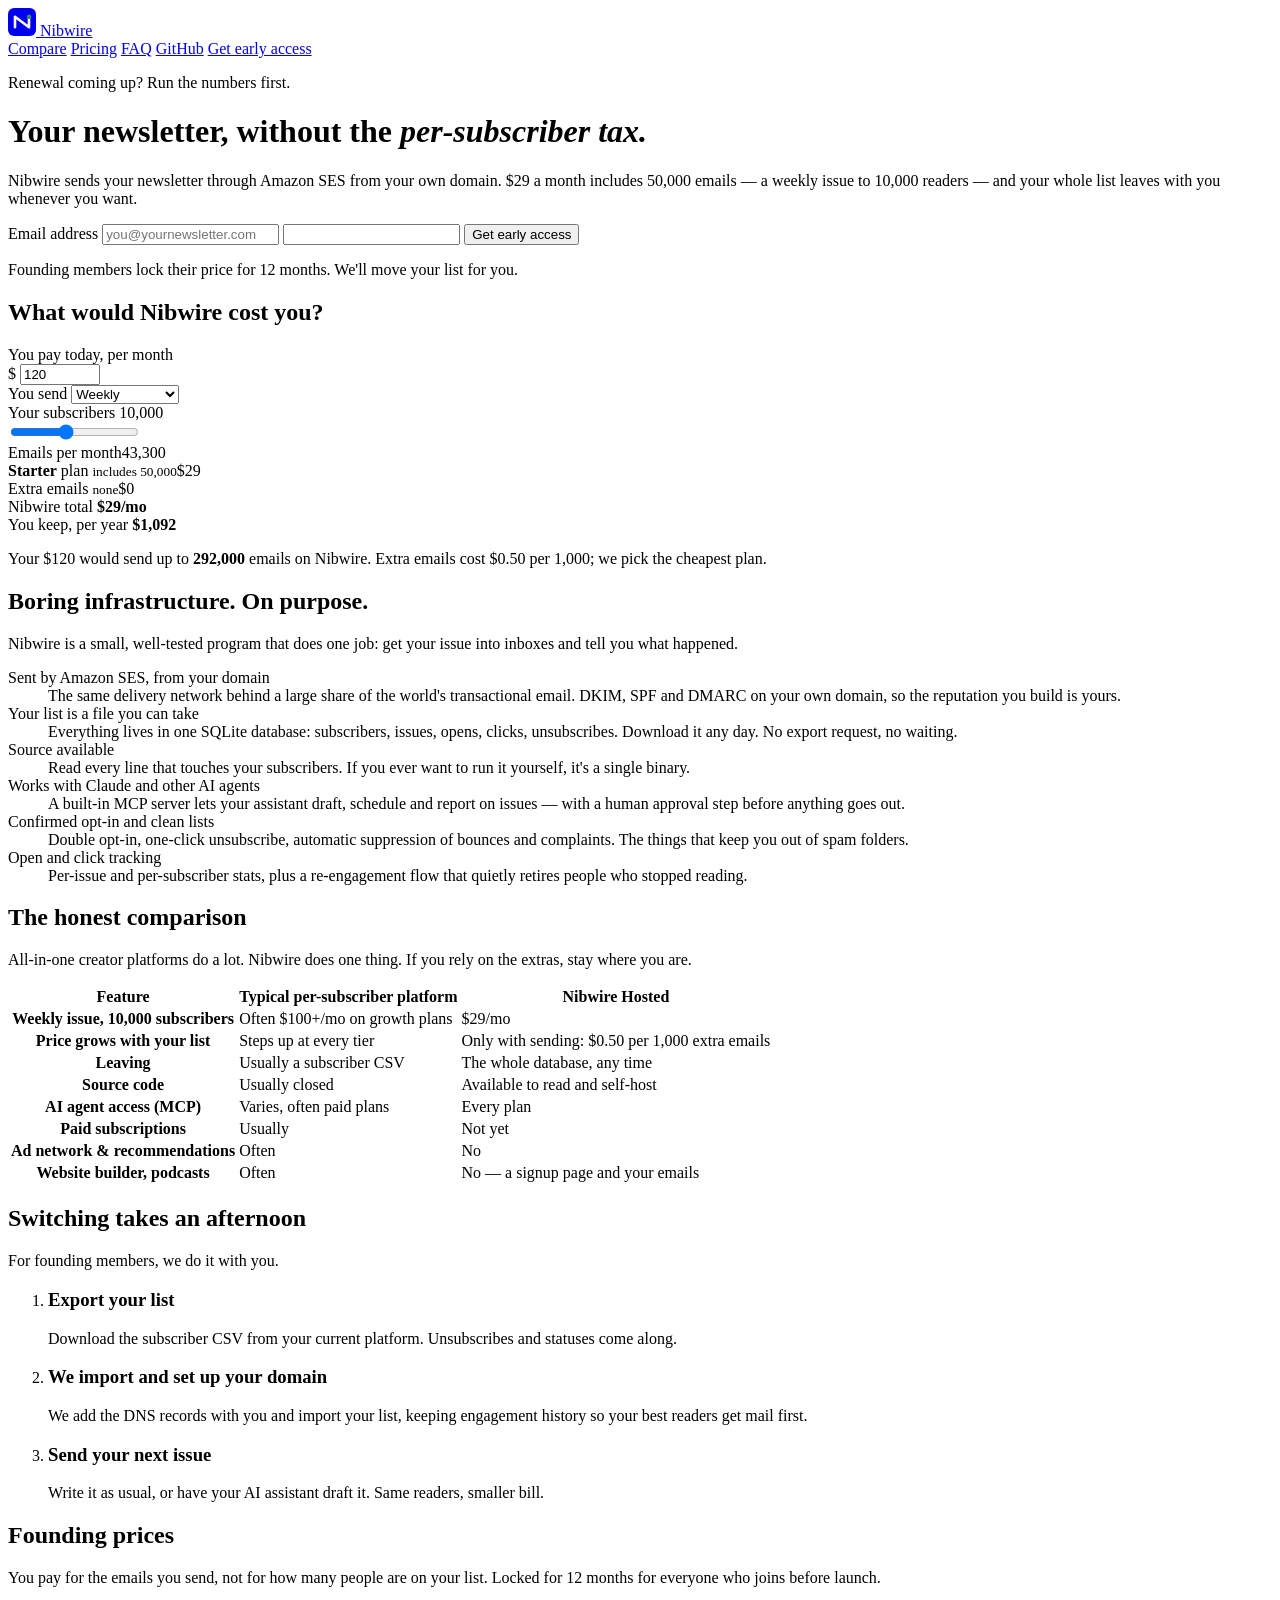
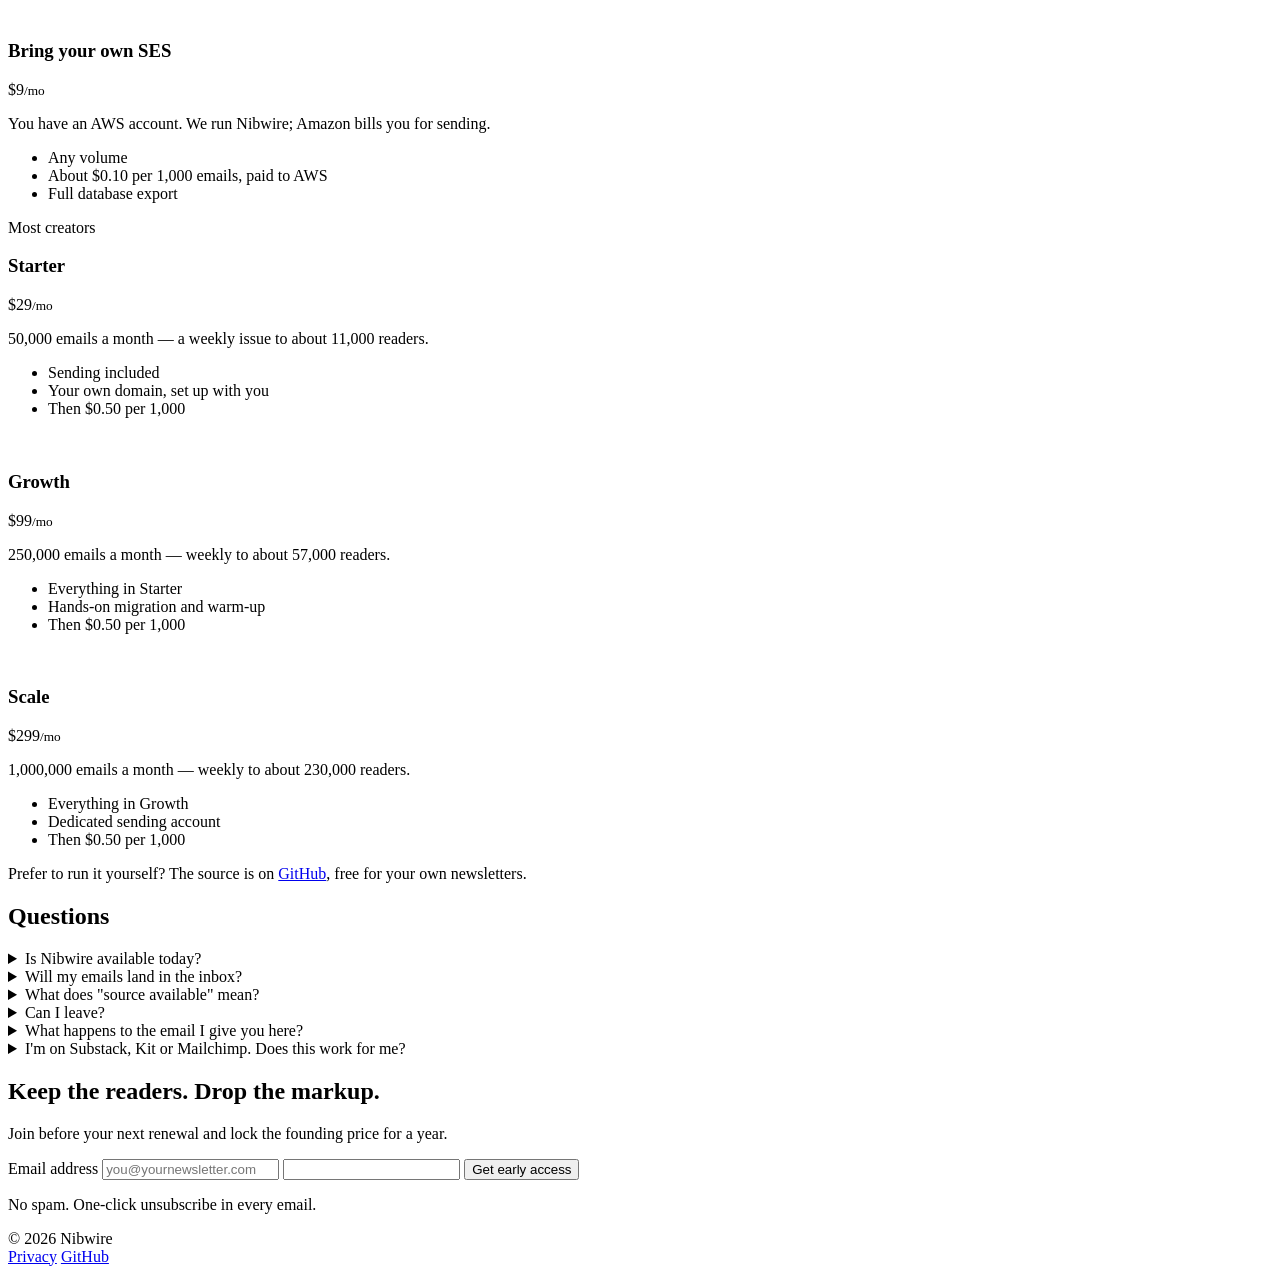
==== site/index.html @ c0ea4e6c "feat(site): nibwire.com landing page, cost calculator and waitlist A static landing page for the ear" ====
<!doctype html>
<html lang="en">
<head>
<meta charset="utf-8">
<meta name="viewport" content="width=device-width, initial-scale=1">
<title>Nibwire — Your newsletter, without the per-subscriber tax</title>
<meta name="description" content="Nibwire sends your newsletter through Amazon SES for a $29/mo including 50,000 emails. Source available, export anytime.">
<link rel="canonical" href="https://nibwire.com/">
<link rel="icon" href="/favicon.svg" type="image/svg+xml">
<meta property="og:title" content="Your newsletter, without the per-subscriber tax">
<meta property="og:description" content="See how far your newsletter budget goes on Nibwire.">
<meta property="og:url" content="https://nibwire.com/">
<meta property="og:type" content="website">
<meta name="twitter:card" content="summary">
<link rel="preconnect" href="https://fonts.googleapis.com">
<link rel="preconnect" href="https://fonts.gstatic.com" crossorigin>
<link href="https://fonts.googleapis.com/css2?family=Bricolage+Grotesque:opsz,wght@12..96,600..800&family=Public+Sans:wght@400;500;600;700&display=swap" rel="stylesheet">
<link rel="stylesheet" href="/styles.css?v=1791798100">
</head>
<body>

<header class="wrap top">
  <a class="brand" href="/" aria-label="Nibwire home">
    <svg width="28" height="28" viewBox="0 0 32 32" aria-hidden="true"><rect width="32" height="32" rx="7" fill="currentColor"/><path d="M8 22V10l16 12V10" fill="none" stroke="#f9f6ef" stroke-width="3" stroke-linecap="round" stroke-linejoin="round"/><circle cx="24" cy="10" r="2.6" fill="#2f8f5b"/></svg>
    Nibwire
  </a>
  <nav aria-label="Main">
    <a href="#compare">Compare</a>
    <a href="#pricing">Pricing</a>
    <a href="#faq">FAQ</a>
    <a href="https://github.com/dayuer/nibwire">GitHub</a>
    <a class="btn btn-sm" href="#join">Get early access</a>
  </nav>
</header>

<main>

<div class="wrap hero">
  <div>
    <p class="kicker rise">Renewal coming up? Run the numbers first.</p>
    <h1 class="rise rise-2">Your newsletter, without the <em>per&#8209;subscriber tax.</em></h1>
    <p class="lede rise rise-3">Nibwire sends your newsletter through Amazon SES from your own domain. $29 a month includes 50,000 emails — a weekly issue to 10,000 readers — and your whole list leaves with you whenever you want.</p>
    <div class="rise rise-4">
      <form class="signup" method="post" action="/subscribe/waitlist">
        <label class="sr-only" for="email-top">Email address</label>
        <input id="email-top" name="email" type="email" required autocomplete="email" placeholder="you@yournewsletter.com">
        <input class="honeypot" type="text" name="website" tabindex="-1" autocomplete="off" aria-hidden="true">
        <button class="btn btn-money" type="submit">Get early access</button>
      </form>
      <p class="fine">Founding members lock their price for 12 months. We'll move your list for you.</p>
    </div>
  </div>

  <form id="calc" class="calc rise rise-3" aria-labelledby="calc-title">
    <h2 id="calc-title">What would Nibwire cost you?</h2>

    <div class="calc-inputs">
      <div>
        <label class="mini-label" for="spend">You pay today, per month</label>
        <div class="money-input">
          <span aria-hidden="true">$</span>
          <input id="spend" type="number" inputmode="decimal" min="0" max="100000" step="1" value="120">
        </div>
      </div>
      <div>
        <label class="mini-label" for="freq">You send</label>
        <select id="freq" class="select">
          <option value="1">Monthly</option>
          <option value="2">Twice a month</option>
          <option value="4.33" selected>Weekly</option>
          <option value="8.66">Twice a week</option>
          <option value="22">Daily</option>
        </select>
      </div>
    </div>

    <div class="field">
      <div class="field-label">
        <label for="subs">Your subscribers</label>
        <output id="subs-out" class="num" for="subs">10,000</output>
      </div>
      <input id="subs" type="range" min="0" max="7" step="1" value="3">
    </div>

    <div class="quote" aria-live="polite">
      <div class="q-row"><span>Emails per month</span><span class="num" id="need-out">43,300</span></div>
      <div class="q-row"><span><b id="plan-name">Starter</b> plan <small id="plan-incl">includes 50,000</small></span><span class="num" id="plan-base">$29</span></div>
      <div class="q-row"><span>Extra emails <small id="over-note">none</small></span><span class="num" id="over-cost">$0</span></div>
    </div>

    <div class="calc-foot">
      <div class="total">
        <span>Nibwire total</span>
        <strong id="total-out" class="num">$29/mo</strong>
      </div>
      <div class="save" id="save">
        <span id="save-label">You keep, per year</span>
        <strong id="save-amt" class="num">$1,092</strong>
      </div>
    </div>
    <p class="calc-note">Your <span id="spend-echo" class="num">$120</span> would send up to <strong id="budget-out" class="num">292,000</strong> emails on Nibwire. Extra emails cost $0.50 per 1,000; we pick the cheapest plan.</p>
  </form>
</div>

<section class="band" aria-labelledby="hood">
  <div class="wrap">
    <div class="section-head">
      <h2 id="hood">Boring infrastructure. On purpose.</h2>
      <p>Nibwire is a small, well-tested program that does one job: get your issue into inboxes and tell you what happened.</p>
    </div>
    <dl class="spec">
      <div><dt>Sent by Amazon SES, from your domain</dt><dd>The same delivery network behind a large share of the world's transactional email. DKIM, SPF and DMARC on your own domain, so the reputation you build is yours.</dd></div>
      <div><dt>Your list is a file you can take</dt><dd>Everything lives in one SQLite database: subscribers, issues, opens, clicks, unsubscribes. Download it any day. No export request, no waiting.</dd></div>
      <div><dt>Source available</dt><dd>Read every line that touches your subscribers. If you ever want to run it yourself, it's a single binary.</dd></div>
      <div><dt>Works with Claude and other AI agents</dt><dd>A built-in MCP server lets your assistant draft, schedule and report on issues — with a human approval step before anything goes out.</dd></div>
      <div><dt>Confirmed opt-in and clean lists</dt><dd>Double opt-in, one-click unsubscribe, automatic suppression of bounces and complaints. The things that keep you out of spam folders.</dd></div>
      <div><dt>Open and click tracking</dt><dd>Per-issue and per-subscriber stats, plus a re-engagement flow that quietly retires people who stopped reading.</dd></div>
    </dl>
  </div>
</section>

<section id="compare" aria-labelledby="compare-title">
  <div class="wrap">
    <div class="section-head">
      <h2 id="compare-title">The honest comparison</h2>
      <p>All-in-one creator platforms do a lot. Nibwire does one thing. If you rely on the extras, stay where you are.</p>
    </div>
    <div style="overflow-x:auto">
    <table class="compare">
      <thead><tr><th scope="col"><span class="sr-only">Feature</span></th><th scope="col">Typical per-subscriber platform</th><th scope="col">Nibwire Hosted</th></tr></thead>
      <tbody>
        <tr><th scope="row">Weekly issue, 10,000 subscribers</th><td>Often $100+/mo on growth plans</td><td class="num win">$29/mo</td></tr>
        <tr><th scope="row">Price grows with your list</th><td>Steps up at every tier</td><td class="win">Only with sending: $0.50 per 1,000 extra emails</td></tr>
        <tr><th scope="row">Leaving</th><td>Usually a subscriber CSV</td><td class="win">The whole database, any time</td></tr>
        <tr><th scope="row">Source code</th><td class="no">Usually closed</td><td class="win">Available to read and self-host</td></tr>
        <tr><th scope="row">AI agent access (MCP)</th><td>Varies, often paid plans</td><td class="win">Every plan</td></tr>
        <tr><th scope="row">Paid subscriptions</th><td>Usually</td><td class="no">Not yet</td></tr>
        <tr><th scope="row">Ad network &amp; recommendations</th><td>Often</td><td class="no">No</td></tr>
        <tr><th scope="row">Website builder, podcasts</th><td>Often</td><td class="no">No — a signup page and your emails</td></tr>
      </tbody>
    </table>
    </div>
  </div>
</section>

<section class="band" aria-labelledby="move">
  <div class="wrap">
    <div class="section-head">
      <h2 id="move">Switching takes an afternoon</h2>
      <p>For founding members, we do it with you.</p>
    </div>
    <ol class="steps">
      <li><h3>Export your list</h3><p>Download the subscriber CSV from your current platform. Unsubscribes and statuses come along.</p></li>
      <li><h3>We import and set up your domain</h3><p>We add the DNS records with you and import your list, keeping engagement history so your best readers get mail first.</p></li>
      <li><h3>Send your next issue</h3><p>Write it as usual, or have your AI assistant draft it. Same readers, smaller bill.</p></li>
    </ol>
  </div>
</section>

<section id="pricing" aria-labelledby="pricing-title">
  <div class="wrap">
    <div class="section-head">
      <h2 id="pricing-title">Founding prices</h2>
      <p>You pay for the emails you send, not for how many people are on your list. Locked for 12 months for everyone who joins before launch.</p>
    </div>
    <div class="plans plans-4">
      <div class="plan">
        <p class="tag">&nbsp;</p>
        <h3>Bring your own SES</h3>
        <p class="price num">$9<small>/mo</small></p>
        <p class="for">You have an AWS account. We run Nibwire; Amazon bills you for sending.</p>
        <ul><li>Any volume</li><li>About $0.10 per 1,000 emails, paid to AWS</li><li>Full database export</li></ul>
      </div>
      <div class="plan feature">
        <p class="tag">Most creators</p>
        <h3>Starter</h3>
        <p class="price num">$29<small>/mo</small></p>
        <p class="for">50,000 emails a month — a weekly issue to about 11,000 readers.</p>
        <ul><li>Sending included</li><li>Your own domain, set up with you</li><li>Then $0.50 per 1,000</li></ul>
      </div>
      <div class="plan">
        <p class="tag">&nbsp;</p>
        <h3>Growth</h3>
        <p class="price num">$99<small>/mo</small></p>
        <p class="for">250,000 emails a month — weekly to about 57,000 readers.</p>
        <ul><li>Everything in Starter</li><li>Hands-on migration and warm-up</li><li>Then $0.50 per 1,000</li></ul>
      </div>
      <div class="plan">
        <p class="tag">&nbsp;</p>
        <h3>Scale</h3>
        <p class="price num">$299<small>/mo</small></p>
        <p class="for">1,000,000 emails a month — weekly to about 230,000 readers.</p>
        <ul><li>Everything in Growth</li><li>Dedicated sending account</li><li>Then $0.50 per 1,000</li></ul>
      </div>
    </div>
    <p class="plans-note">Prefer to run it yourself? The source is on <a href="https://github.com/dayuer/nibwire">GitHub</a>, free for your own newsletters.</p>
  </div>
</section>

<section id="faq" class="band" aria-labelledby="faq-title">
  <div class="wrap">
    <div class="section-head"><h2 id="faq-title">Questions</h2></div>
    <div class="faq">
      <details><summary>Is Nibwire available today?</summary><p>The software runs today and the source is public. The hosted service opens to the early-access list first, in small batches, so every migration gets attention. Join and we'll email you when your spot opens.</p></details>
      <details><summary>Will my emails land in the inbox?</summary><p>Deliverability comes from your domain's authentication and your list's health more than from the platform. Nibwire sends through Amazon SES, signs mail with your domain, and suppresses bounces and complaints automatically. When you move, we warm your domain up by sending to your most engaged readers first.</p></details>
      <details><summary>What does "source available" mean?</summary><p>The code is public under the Business Source License 1.1. You can read it, change it, and run it for your own newsletters for free. What you can't do is resell it as a hosted service. Each release converts to the AGPLv3 after four years.</p></details>
      <details><summary>Can I leave?</summary><p>Yes, and it's easy. Your data is one SQLite file you can download any time, and you can run that same file on your own server with the open binary.</p></details>
      <details><summary>What happens to the email I give you here?</summary><p>We use it to tell you about early access and nothing else. It's stored on Nibwire itself — this waitlist runs on the product. Every email has a one-click unsubscribe.</p></details>
      <details><summary>I'm on Substack, Kit or Mailchimp. Does this work for me?</summary><p>If you can export a CSV of subscribers, yes. Nibwire doesn't do paid subscriptions yet, so if most of your revenue is paid subs, wait for that.</p></details>
    </div>
  </div>
</section>

<section id="join" class="closing" aria-labelledby="join-title">
  <div class="wrap">
    <div class="closing-inner">
      <div>
        <h2 id="join-title">Keep the readers. Drop the markup.</h2>
        <p>Join before your next renewal and lock the founding price for a year.</p>
      </div>
      <div>
        <form class="signup" method="post" action="/subscribe/waitlist">
          <label class="sr-only" for="email-bottom">Email address</label>
          <input id="email-bottom" name="email" type="email" required autocomplete="email" placeholder="you@yournewsletter.com">
          <input class="honeypot" type="text" name="website" tabindex="-1" autocomplete="off" aria-hidden="true">
          <button class="btn btn-money" type="submit">Get early access</button>
        </form>
        <p class="fine">No spam. One-click unsubscribe in every email.</p>
      </div>
    </div>
  </div>
</section>

</main>

<footer>
  <div class="wrap">
    <span>© 2026 Nibwire</span>
    <nav aria-label="Footer">
      <a href="/privacy.html">Privacy</a>
      <a href="https://github.com/dayuer/nibwire">GitHub</a>
    </nav>
  </div>
</footer>

<script src="/calc.js?v=1791798100" defer></script>
</body>
</html>
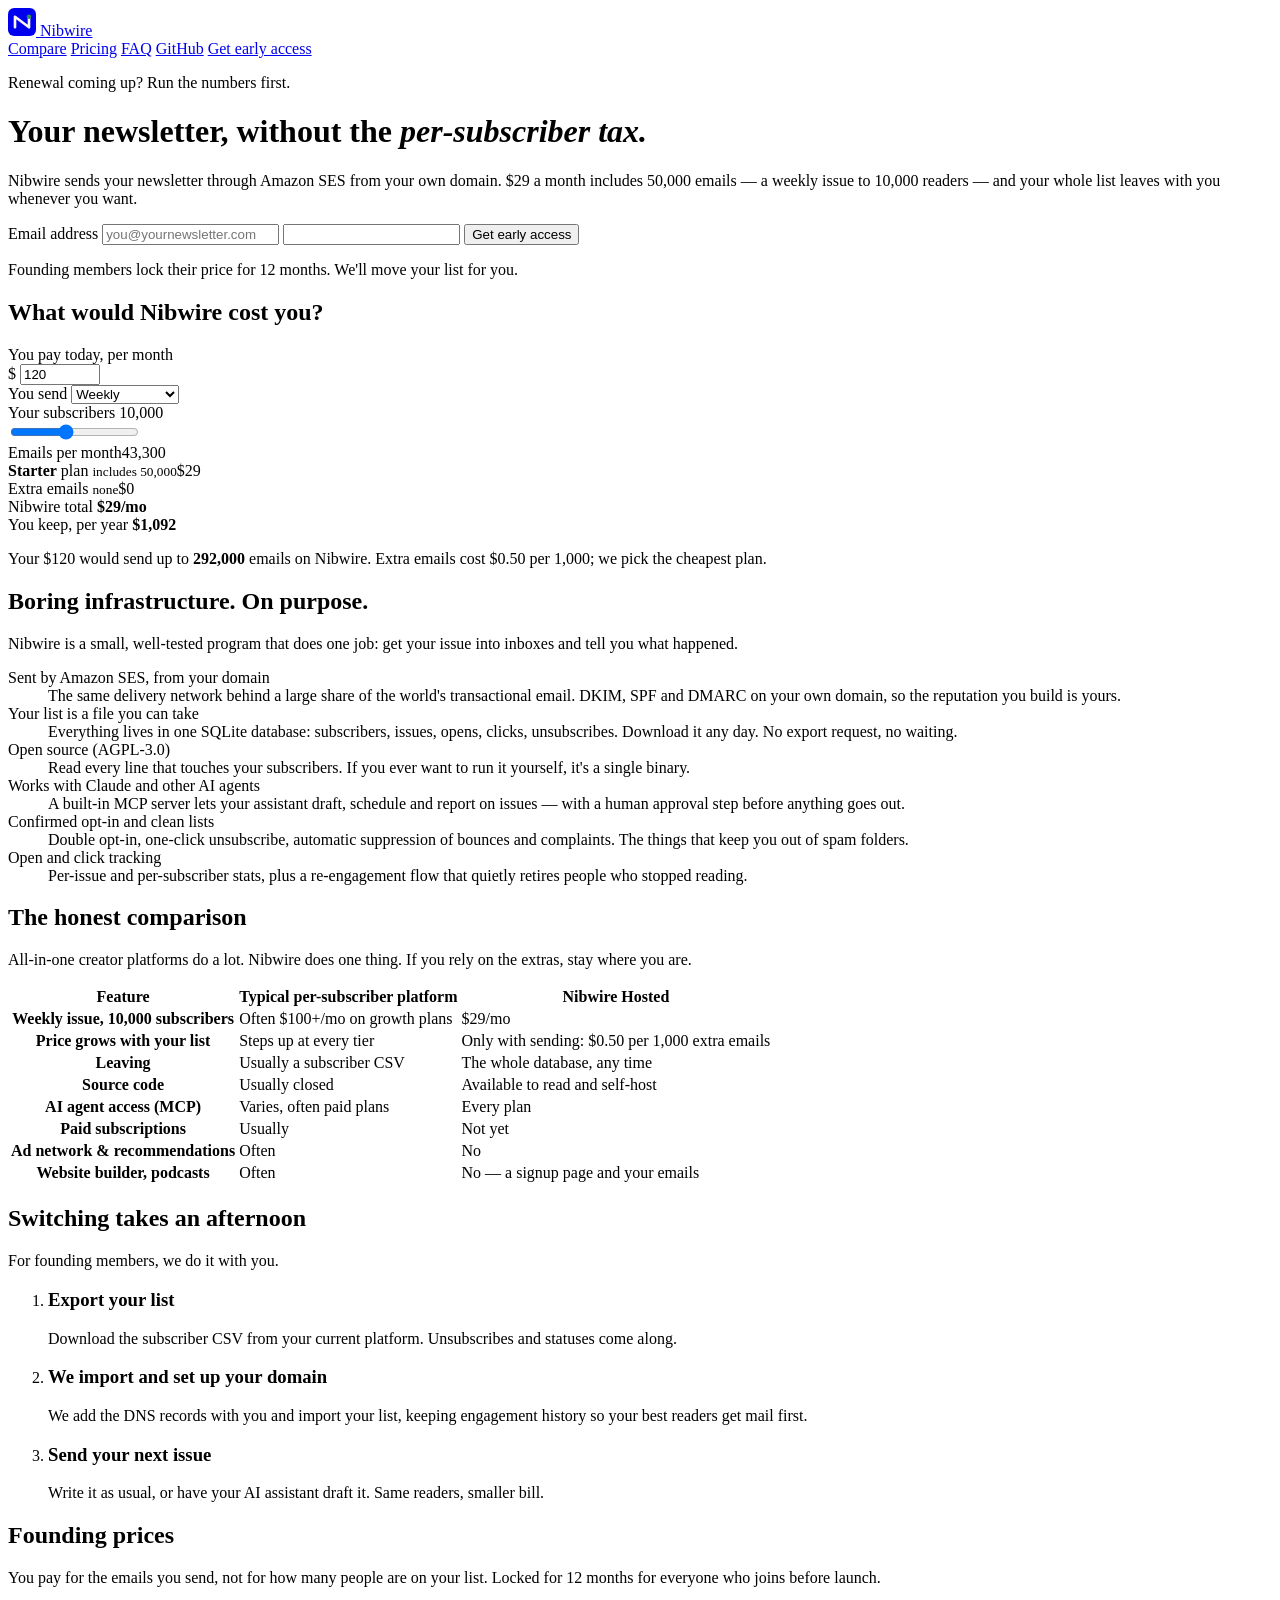
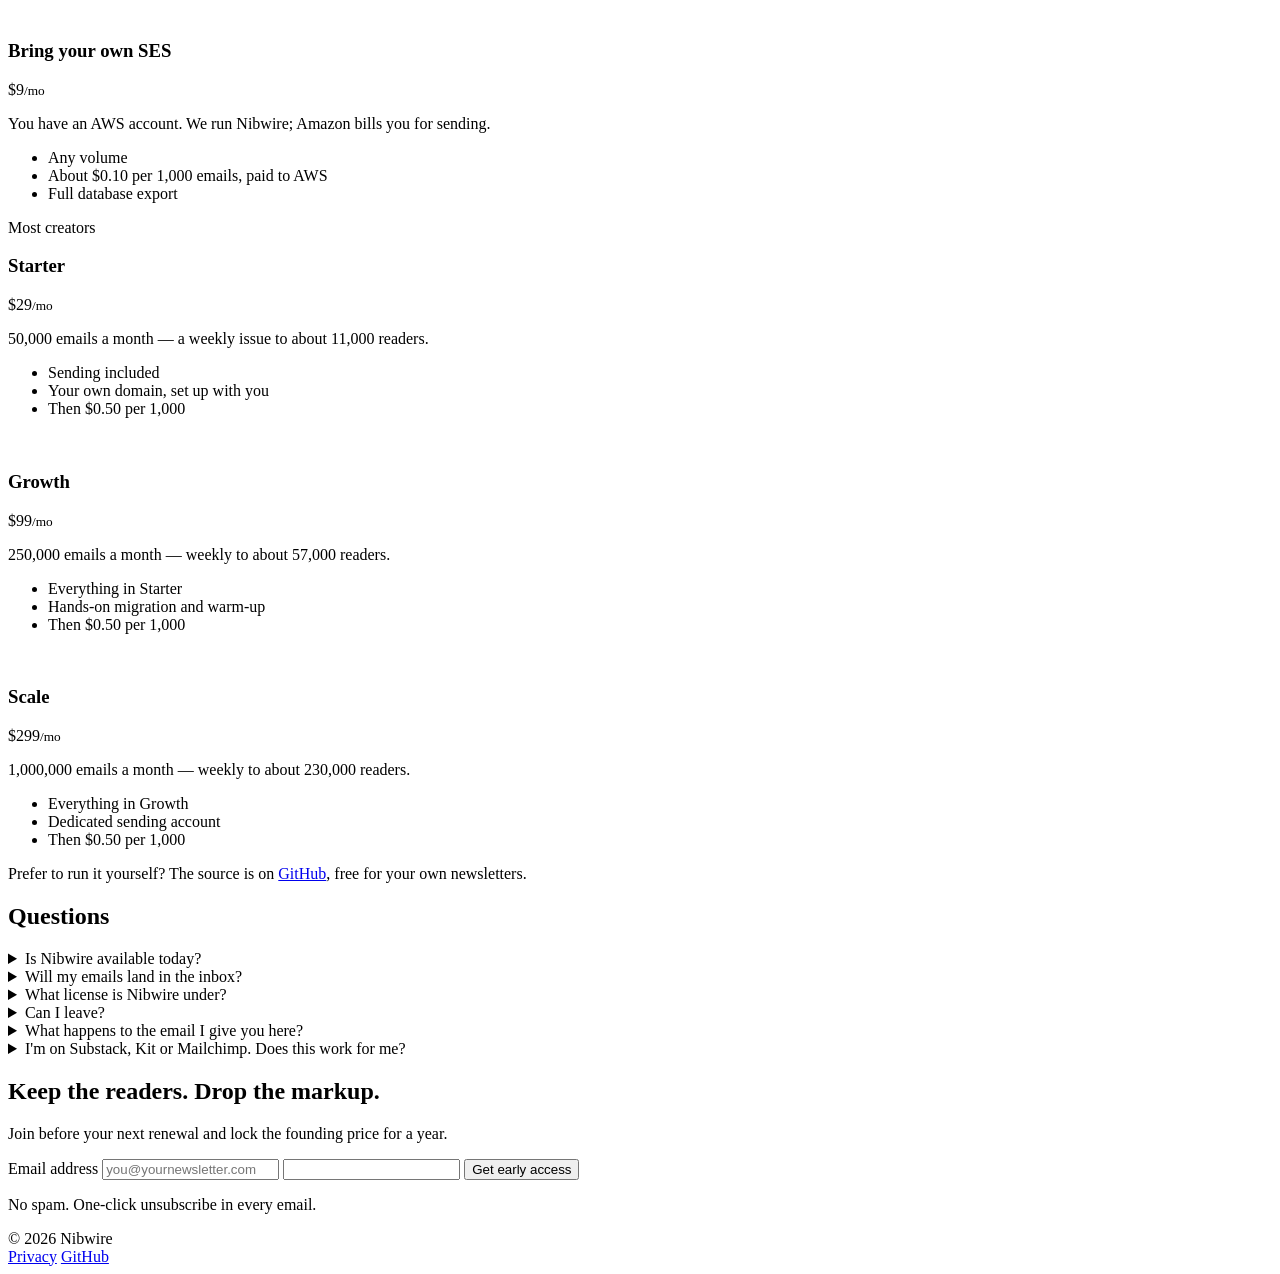
==== commit 7d0584b8: "fix(site): state the AGPL-3.0 license, not BSL / source-available Fixes #65" ====
--- a/site/index.html
+++ b/site/index.html
@@ -4,7 +4,7 @@
 <meta charset="utf-8">
 <meta name="viewport" content="width=device-width, initial-scale=1">
 <title>Nibwire — Your newsletter, without the per-subscriber tax</title>
-<meta name="description" content="Nibwire sends your newsletter through Amazon SES for a $29/mo including 50,000 emails. Source available, export anytime.">
+<meta name="description" content="Nibwire sends your newsletter through Amazon SES for a $29/mo including 50,000 emails. Open source under the AGPL, export anytime.">
 <link rel="canonical" href="https://nibwire.com/">
 <link rel="icon" href="/favicon.svg" type="image/svg+xml">
 <meta property="og:title" content="Your newsletter, without the per-subscriber tax">
@@ -111,7 +111,7 @@
     <dl class="spec">
       <div><dt>Sent by Amazon SES, from your domain</dt><dd>The same delivery network behind a large share of the world's transactional email. DKIM, SPF and DMARC on your own domain, so the reputation you build is yours.</dd></div>
       <div><dt>Your list is a file you can take</dt><dd>Everything lives in one SQLite database: subscribers, issues, opens, clicks, unsubscribes. Download it any day. No export request, no waiting.</dd></div>
-      <div><dt>Source available</dt><dd>Read every line that touches your subscribers. If you ever want to run it yourself, it's a single binary.</dd></div>
+      <div><dt>Open source (AGPL-3.0)</dt><dd>Read every line that touches your subscribers. If you ever want to run it yourself, it's a single binary.</dd></div>
       <div><dt>Works with Claude and other AI agents</dt><dd>A built-in MCP server lets your assistant draft, schedule and report on issues — with a human approval step before anything goes out.</dd></div>
       <div><dt>Confirmed opt-in and clean lists</dt><dd>Double opt-in, one-click unsubscribe, automatic suppression of bounces and complaints. The things that keep you out of spam folders.</dd></div>
       <div><dt>Open and click tracking</dt><dd>Per-issue and per-subscriber stats, plus a re-engagement flow that quietly retires people who stopped reading.</dd></div>
@@ -203,7 +203,7 @@
     <div class="faq">
       <details><summary>Is Nibwire available today?</summary><p>The software runs today and the source is public. The hosted service opens to the early-access list first, in small batches, so every migration gets attention. Join and we'll email you when your spot opens.</p></details>
       <details><summary>Will my emails land in the inbox?</summary><p>Deliverability comes from your domain's authentication and your list's health more than from the platform. Nibwire sends through Amazon SES, signs mail with your domain, and suppresses bounces and complaints automatically. When you move, we warm your domain up by sending to your most engaged readers first.</p></details>
-      <details><summary>What does "source available" mean?</summary><p>The code is public under the Business Source License 1.1. You can read it, change it, and run it for your own newsletters for free. What you can't do is resell it as a hosted service. Each release converts to the AGPLv3 after four years.</p></details>
+      <details><summary>What license is Nibwire under?</summary><p>Nibwire is free software under the <a href="https://github.com/dayuer/nibwire/blob/main/LICENSE">GNU AGPL-3.0-only</a>. Running it for your own newsletters, including commercially, is free. A <a href="https://github.com/dayuer/nibwire/blob/main/COMMERCIAL-LICENSE.md">commercial license</a> is available if you want to offer a modified version as a service without publishing your changes, or embed Nibwire in closed-source software.</p></details>
       <details><summary>Can I leave?</summary><p>Yes, and it's easy. Your data is one SQLite file you can download any time, and you can run that same file on your own server with the open binary.</p></details>
       <details><summary>What happens to the email I give you here?</summary><p>We use it to tell you about early access and nothing else. It's stored on Nibwire itself — this waitlist runs on the product. Every email has a one-click unsubscribe.</p></details>
       <details><summary>I'm on Substack, Kit or Mailchimp. Does this work for me?</summary><p>If you can export a CSV of subscribers, yes. Nibwire doesn't do paid subscriptions yet, so if most of your revenue is paid subs, wait for that.</p></details>
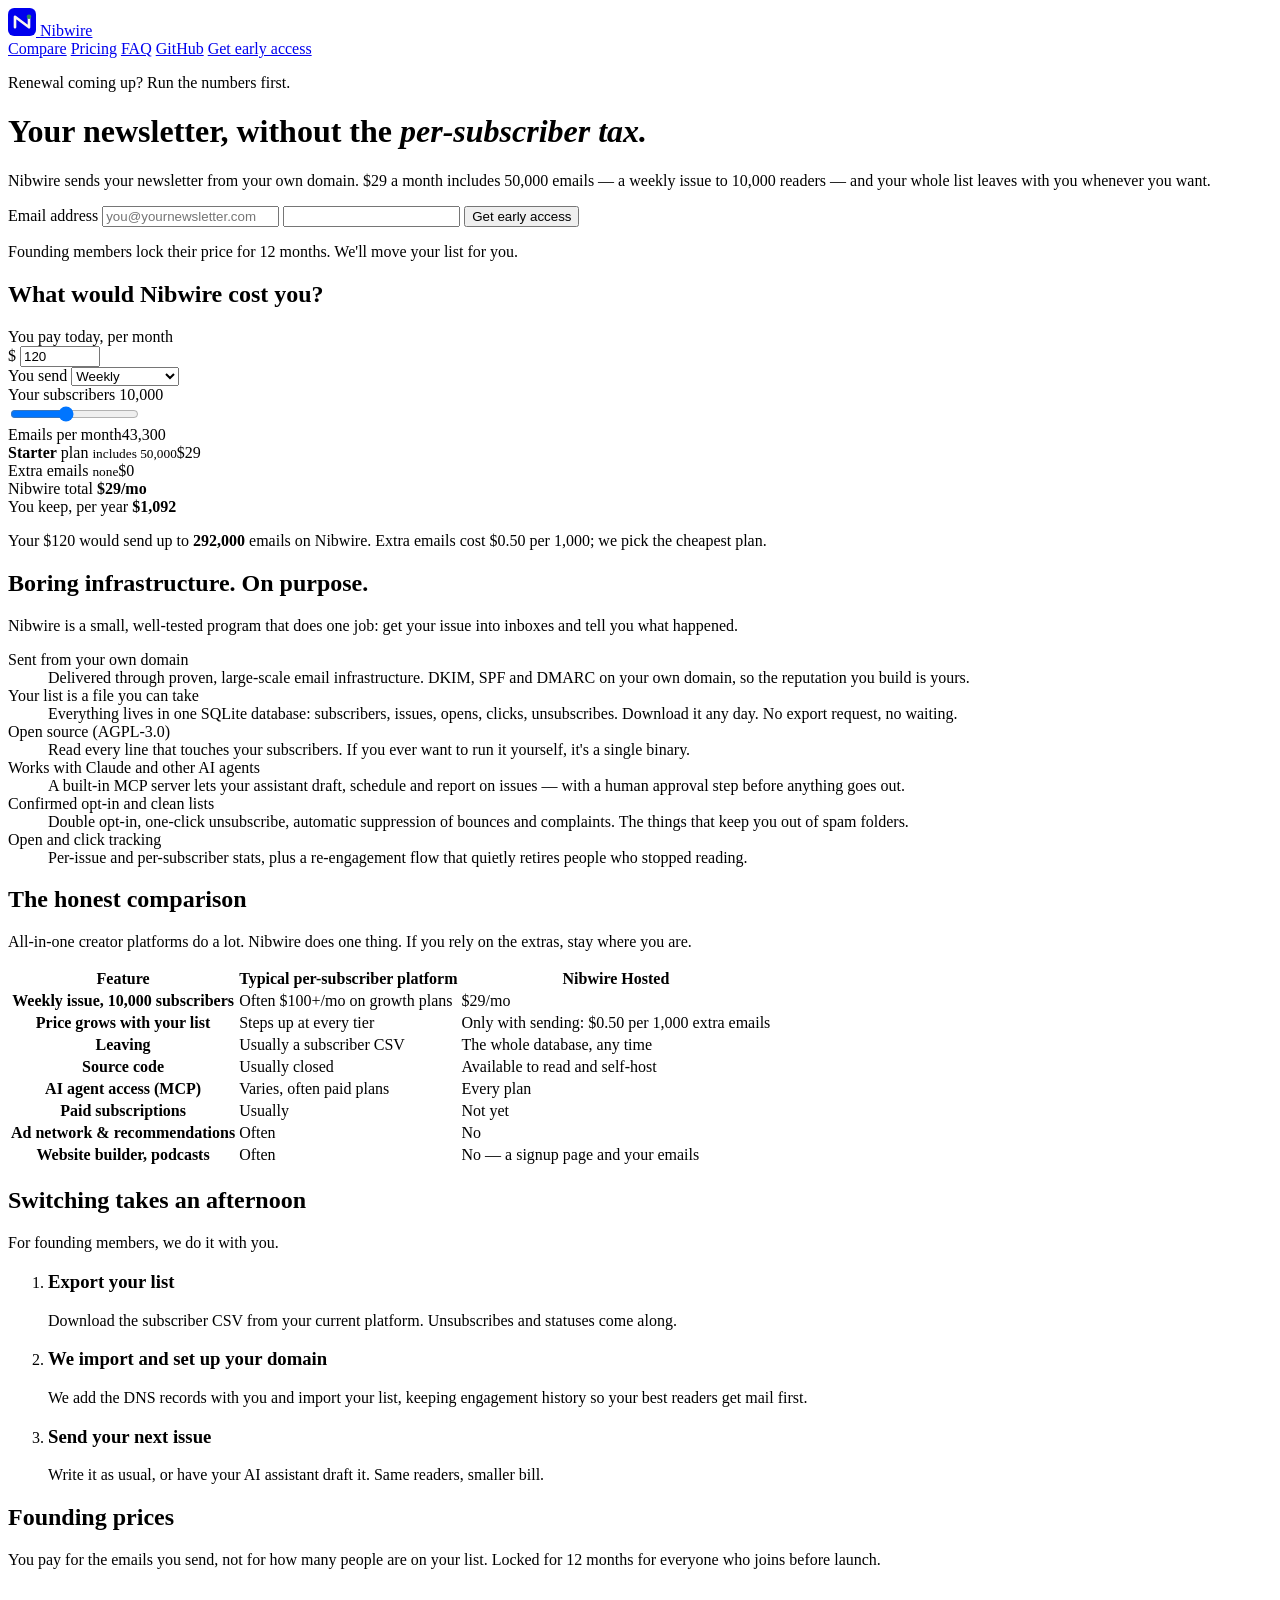
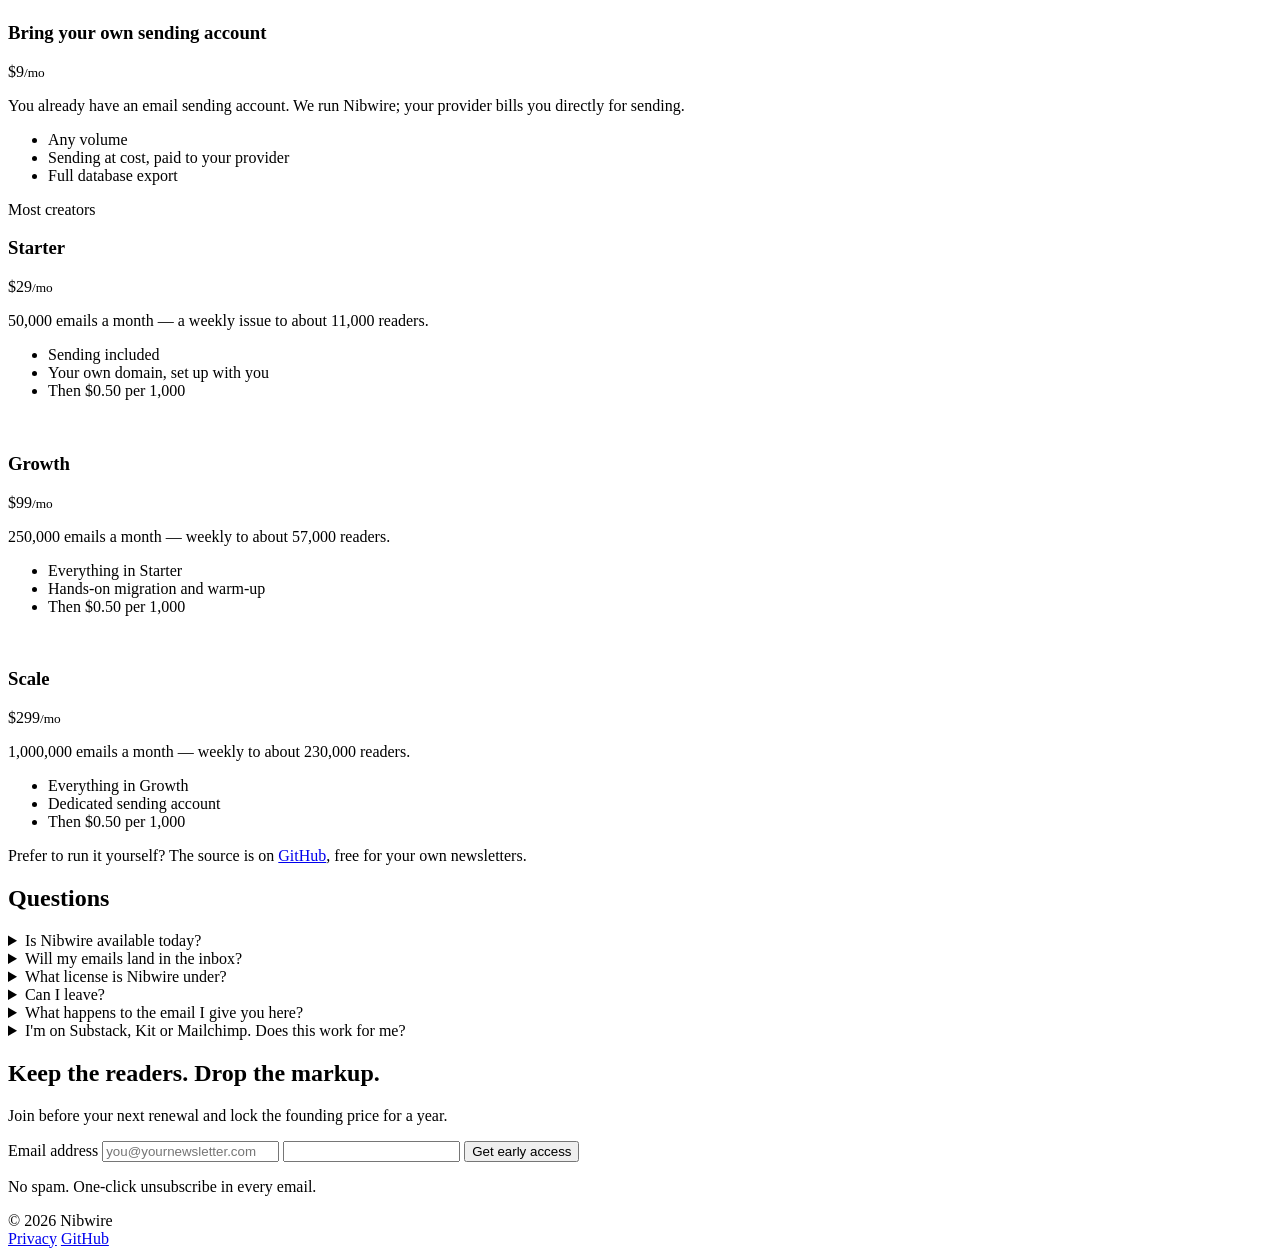
==== commit ec6ea091: "fix(site): describe sending without naming the provider The landing page's marketing copy no longer " ====
--- a/site/index.html
+++ b/site/index.html
@@ -4,7 +4,7 @@
 <meta charset="utf-8">
 <meta name="viewport" content="width=device-width, initial-scale=1">
 <title>Nibwire — Your newsletter, without the per-subscriber tax</title>
-<meta name="description" content="Nibwire sends your newsletter through Amazon SES for a $29/mo including 50,000 emails. Open source under the AGPL, export anytime.">
+<meta name="description" content="Nibwire sends your newsletter from your own domain for $29/mo including 50,000 emails. Open source under the AGPL, export anytime.">
 <link rel="canonical" href="https://nibwire.com/">
 <link rel="icon" href="/favicon.svg" type="image/svg+xml">
 <meta property="og:title" content="Your newsletter, without the per-subscriber tax">
@@ -39,7 +39,7 @@
   <div>
     <p class="kicker rise">Renewal coming up? Run the numbers first.</p>
     <h1 class="rise rise-2">Your newsletter, without the <em>per&#8209;subscriber tax.</em></h1>
-    <p class="lede rise rise-3">Nibwire sends your newsletter through Amazon SES from your own domain. $29 a month includes 50,000 emails — a weekly issue to 10,000 readers — and your whole list leaves with you whenever you want.</p>
+    <p class="lede rise rise-3">Nibwire sends your newsletter from your own domain. $29 a month includes 50,000 emails — a weekly issue to 10,000 readers — and your whole list leaves with you whenever you want.</p>
     <div class="rise rise-4">
       <form class="signup" method="post" action="/subscribe/waitlist">
         <label class="sr-only" for="email-top">Email address</label>
@@ -109,7 +109,7 @@
       <p>Nibwire is a small, well-tested program that does one job: get your issue into inboxes and tell you what happened.</p>
     </div>
     <dl class="spec">
-      <div><dt>Sent by Amazon SES, from your domain</dt><dd>The same delivery network behind a large share of the world's transactional email. DKIM, SPF and DMARC on your own domain, so the reputation you build is yours.</dd></div>
+      <div><dt>Sent from your own domain</dt><dd>Delivered through proven, large-scale email infrastructure. DKIM, SPF and DMARC on your own domain, so the reputation you build is yours.</dd></div>
       <div><dt>Your list is a file you can take</dt><dd>Everything lives in one SQLite database: subscribers, issues, opens, clicks, unsubscribes. Download it any day. No export request, no waiting.</dd></div>
       <div><dt>Open source (AGPL-3.0)</dt><dd>Read every line that touches your subscribers. If you ever want to run it yourself, it's a single binary.</dd></div>
       <div><dt>Works with Claude and other AI agents</dt><dd>A built-in MCP server lets your assistant draft, schedule and report on issues — with a human approval step before anything goes out.</dd></div>
@@ -166,10 +166,10 @@
     <div class="plans plans-4">
       <div class="plan">
         <p class="tag">&nbsp;</p>
-        <h3>Bring your own SES</h3>
+        <h3>Bring your own sending account</h3>
         <p class="price num">$9<small>/mo</small></p>
-        <p class="for">You have an AWS account. We run Nibwire; Amazon bills you for sending.</p>
-        <ul><li>Any volume</li><li>About $0.10 per 1,000 emails, paid to AWS</li><li>Full database export</li></ul>
+        <p class="for">You already have an email sending account. We run Nibwire; your provider bills you directly for sending.</p>
+        <ul><li>Any volume</li><li>Sending at cost, paid to your provider</li><li>Full database export</li></ul>
       </div>
       <div class="plan feature">
         <p class="tag">Most creators</p>
@@ -202,7 +202,7 @@
     <div class="section-head"><h2 id="faq-title">Questions</h2></div>
     <div class="faq">
       <details><summary>Is Nibwire available today?</summary><p>The software runs today and the source is public. The hosted service opens to the early-access list first, in small batches, so every migration gets attention. Join and we'll email you when your spot opens.</p></details>
-      <details><summary>Will my emails land in the inbox?</summary><p>Deliverability comes from your domain's authentication and your list's health more than from the platform. Nibwire sends through Amazon SES, signs mail with your domain, and suppresses bounces and complaints automatically. When you move, we warm your domain up by sending to your most engaged readers first.</p></details>
+      <details><summary>Will my emails land in the inbox?</summary><p>Deliverability comes from your domain's authentication and your list's health more than from the platform. Nibwire signs mail with your domain, and suppresses bounces and complaints automatically. When you move, we warm your domain up by sending to your most engaged readers first.</p></details>
       <details><summary>What license is Nibwire under?</summary><p>Nibwire is free software under the <a href="https://github.com/dayuer/nibwire/blob/main/LICENSE">GNU AGPL-3.0-only</a>. Running it for your own newsletters, including commercially, is free. A <a href="https://github.com/dayuer/nibwire/blob/main/COMMERCIAL-LICENSE.md">commercial license</a> is available if you want to offer a modified version as a service without publishing your changes, or embed Nibwire in closed-source software.</p></details>
       <details><summary>Can I leave?</summary><p>Yes, and it's easy. Your data is one SQLite file you can download any time, and you can run that same file on your own server with the open binary.</p></details>
       <details><summary>What happens to the email I give you here?</summary><p>We use it to tell you about early access and nothing else. It's stored on Nibwire itself — this waitlist runs on the product. Every email has a one-click unsubscribe.</p></details>
